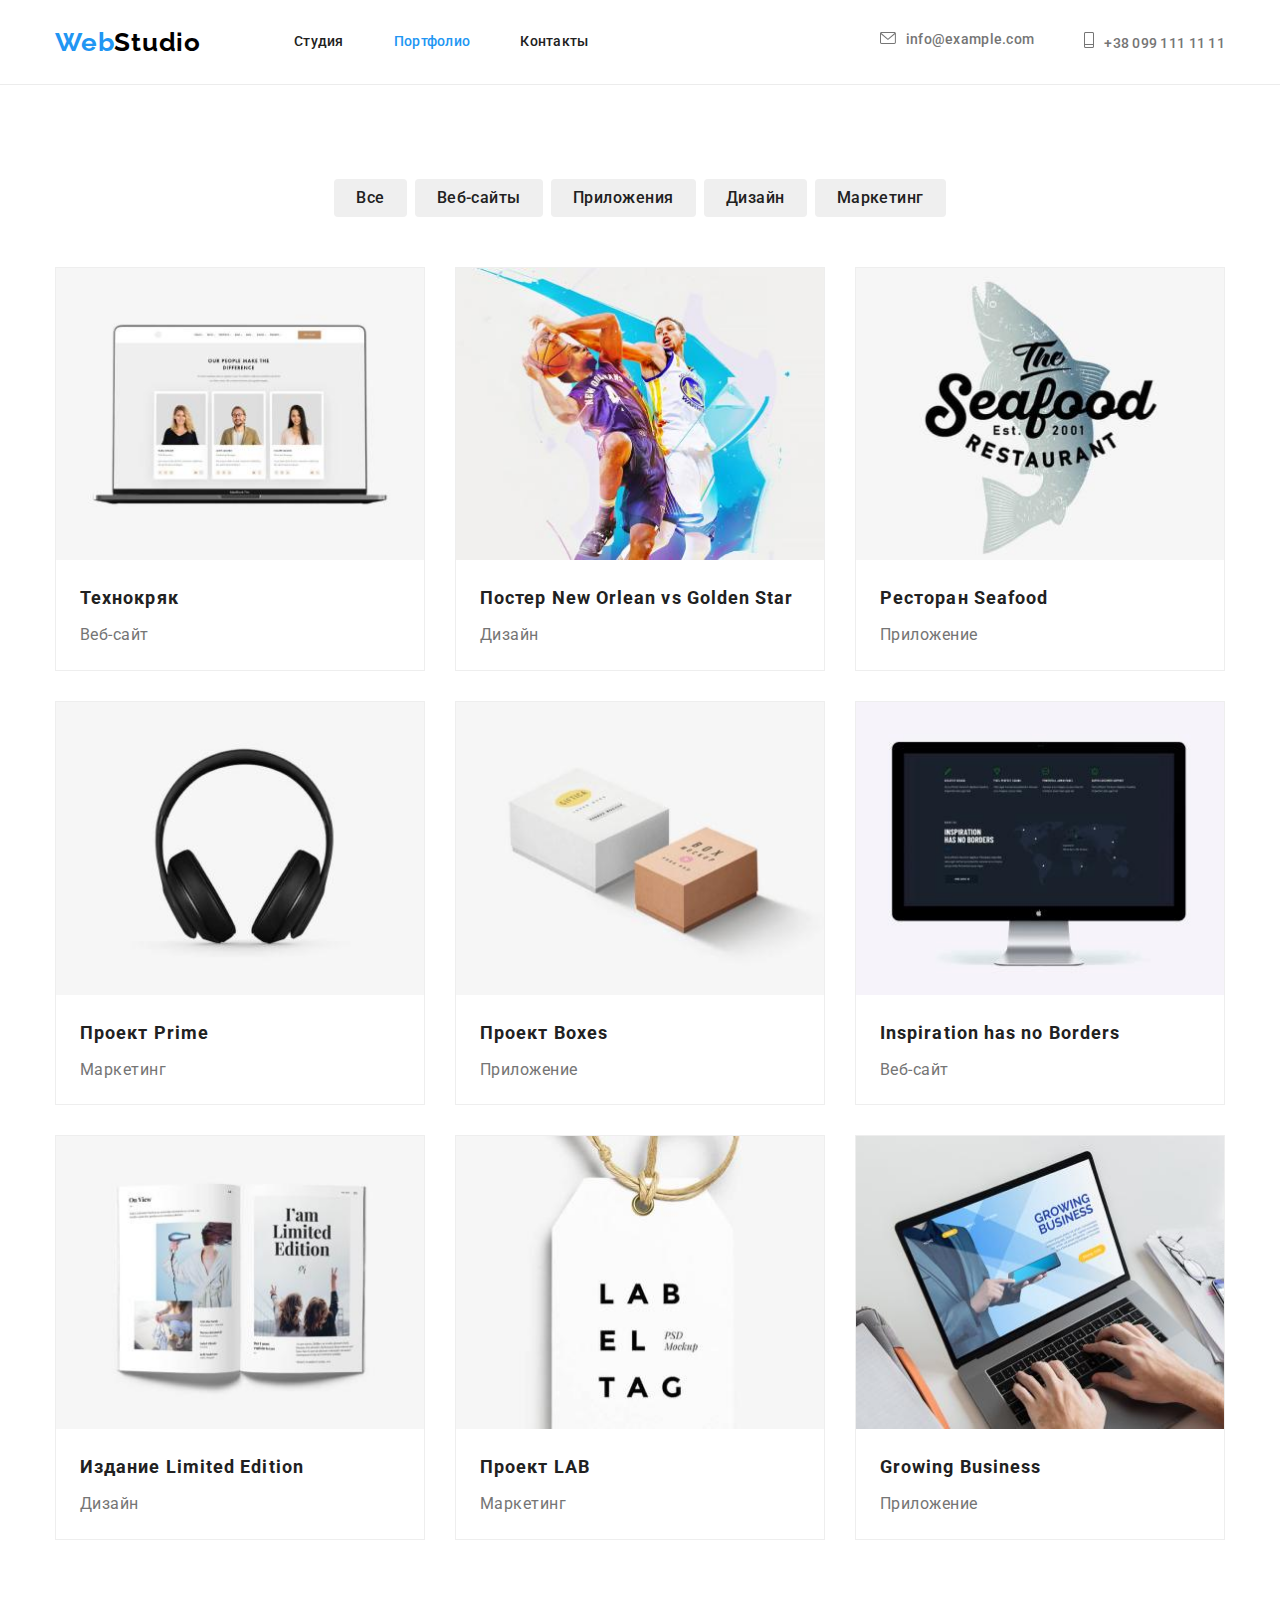
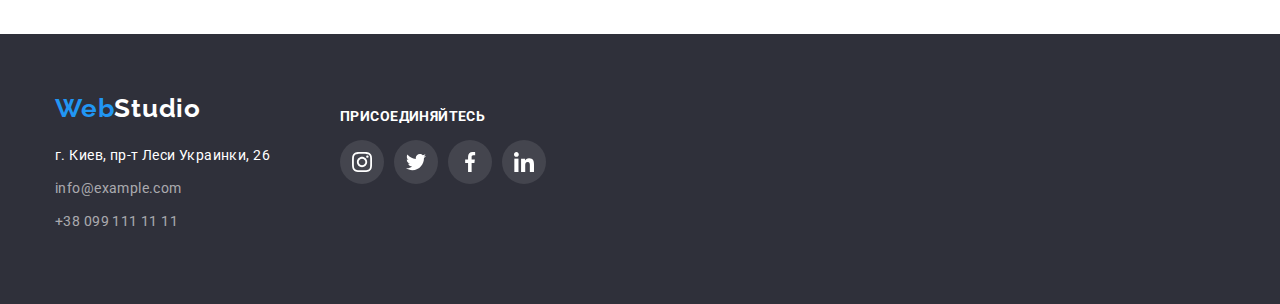
==== portfolio.html @ c9b2f71e "начало дз 5" ====
<!DOCTYPE html>
<html lang="ru">

<head>
    <meta charset="UTF-8" />
    <meta http-equiv="X-UA-Compatible" content="IE=edge" />
    <meta name="viewport" content="width=device-width, initial-scale=1.0" />
    <title>portfolio</title>
    <link href="https://fonts.googleapis.com/css2?family=Roboto:wght@400;500;700;900&display=swap" rel="stylesheet">
    <link href="https://fonts.googleapis.com/css2?family=Raleway:wght@700&display=swap" rel="stylesheet">
    <link href="https://cdnjs.cloudflare.com/ajax/libs/modern-normalize/1.1.0/modern-normalize.min.css"
        rel="stylesheet">
    <link rel="stylesheet" href="./css/styles.css">
</head>

<body>
    <!--Шапка-->
    <header class="page-header ">
        <nav class="container portf-nav">
            <a href="./index.html" class="logo-portfolio-hed">Web<span class="span-nav">Studio</span></a>
            <ul class="portfolio-site-nav  list">
                <li class="item"><a href="./index.html" class="link ">Студия</a></li>
                <li class="item"><a href="./portfolio.html" class="link current">Портфолио</a></li>
                <li class="item"><a href="" class="link ">Контакты</a></li>
            </ul>
            <ul class="portfolio-contact-nav list">
                <li class="item">
                    <a href="mailto:info@example.com" class="link"> <svg class="contact-icon" width="16" height="12">
                            <use href="./images/symbol-defs.svg#icon-envelope"></use>
                        </svg>info@example.com</a>
                </li>
                <li class="item">
                    <a href="tel:+380991111111" class="link"><svg class="contact-icon" width="10" height="16">
                            <use href="./images/symbol-defs.svg#icon-Vector"></use>
                        </svg>+38 099 111 11 11</a>
                </li>
            </ul>
        </nav>
    </header>
    <main>
        <h1 class="visually-hidden">Портфолио</h1>
        <!--портфолю-->
        <section class="portfolio-section">
            <div class="portfolio container">
                <ul class="portfolio-button list">
                    <li class="click"><button type="button" class="button-portfolio secondary">Все</button></li>
                    <li class="click"><button type="button" class="button-portfolio secondary">Веб-сайты</button></li>
                    <li class="click"><button type="button" class="button-portfolio secondary">Приложения</button></li>
                    <li class="click"><button type="button" class="button-portfolio secondary">Дизайн</button></li>
                    <li class="click"><button type="button" class="button-portfolio secondary">Маркетинг</button></li>
                </ul>
                <ul class="portfolio-list list">
                    <li class="portfolio-list-element">
                        <a href=""><img src="./images/img1.jpg" alt="ноутбук" width="370">
                            <div class="portfolio-list-div">
                                <h2 class="portfolio-list-title title">Технокряк</h2>
                                <p class="portfolio-list-paragraph">Веб-сайт</p>
                            </div>
                        </a>
                    </li>
                    <li class="portfolio-list-element">
                        <a href=""><img src="./images/img2.jpg" alt="два баскетболиста" width="370">
                            <div class="portfolio-list-div">
                                <h2 class="portfolio-list-title title">Постер New Orlean vs Golden Star</h2>
                                <p class="portfolio-list-paragraph">Дизайн</p>
                            </div>
                        </a>
                    </li>
                    <li class="portfolio-list-element">
                        <a href=""><img src="./images/img3.jpg" alt="надпись ресторан и логотип рыба" width="370">
                            <div class="portfolio-list-div">
                                <h2 class="portfolio-list-title title">Ресторан Seafood</h2>
                                <p class="portfolio-list-paragraph">Приложение</p>
                            </div>
                        </a>
                    </li>
                    <li class="portfolio-list-element">
                        <a href=""><img src="./images/img4.jpg" alt="наушники" width="370">
                            <div class="portfolio-list-div">
                                <h2 class="portfolio-list-title title">Проект Prime</h2>
                                <p class="portfolio-list-paragraph">Маркетинг</p>
                            </div>
                        </a>
                    </li>
                    <li class="portfolio-list-element">
                        <a href=""><img src="./images/img5.jpg" alt="две коробки" width="370">
                            <div class="portfolio-list-div">
                                <h2 class="portfolio-list-title title">Проект Boxes</h2>
                                <p class="portfolio-list-paragraph">Приложение</p>
                            </div>
                        </a>
                    </li>
                    <li class="portfolio-list-element">
                        <a href=""><img src="./images/img6.jpg" alt="монитор" width="370">
                            <div class="portfolio-list-div">
                                <h2 class="portfolio-list-title title">Inspiration has no Borders</h2>
                                <p class="portfolio-list-paragraph">Веб-сайт</p>
                            </div>
                        </a>
                    </li>
                    <li class="portfolio-list-element">
                        <a href=""><img src="./images/img7.jpg" alt="развернутый журнал" width="370">
                            <div class="portfolio-list-div">
                                <h2 class="portfolio-list-title title">Издание Limited Edition</h2>
                                <p class="portfolio-list-paragraph">Дизайн</p>
                            </div>
                        </a>
                    </li>
                    <li class="portfolio-list-element">
                        <a href=""><img src="./images/img8.jpg" alt="лейба на нитке" width="370">
                            <div class="portfolio-list-div">
                                <h2 class="portfolio-list-title title">Проект LAB</h2>
                                <p class="portfolio-list-paragraph">Маркетинг</p>
                            </div>
                        </a>
                    </li>
                    <li class="portfolio-list-element">
                        <a href=""><img src="./images/img9.jpg" alt="ноут с руками на клавиатуре" width="370">
                            <div class="portfolio-list-div">
                                <h2 class="portfolio-list-title title">Growing Business</h2>
                                <p class="portfolio-list-paragraph">Приложение</p>
                            </div>
                        </a>
                    </li>
                </ul>
            </div>

        </section>
    </main>
    <!--футер-->
    <footer class="porfolio-footer">
        <div class="container portfolio-footer-div ">
            <div class="portfolio-footer-address">
                <a href="./index.html" class="logo-porfolio-footer">Web<span class="span-footer">Studio</span></a>
                <address>
                    <ul class="portfolio-footer-contact list">
                        <li class="portfolio-footer-li">
                            <a href="" class="address">г. Киев, пр-т Леси Украинки, 26</a>
                        </li>
                        <li class="portfolio-footer-li">
                            <a href="info@example.com" class="link">info@example.com</a>
                        </li>
                        <li class="portfolio-footer-li">
                            <a href="tel:+38-099-111-11-11" class="link">+38 099 111 11 11</a>
                        </li>
                    </ul>
                </address>
            </div>
            <div class="portfolio-footer-social">
                <h2 class="portfolio-footer-title">присоединяйтесь</h2>
                <ul class="portfolio-social-list footer-social-list list">
                    <li class="portfolio-social-item"><a href="" class="portfolio-social-link link"><svg
                                class="portfolio-social-icon">
                                <use href="./images/symbol-defs.svg#icon-instagram"></use>
                            </svg></a></li>
                    <li class="portfolio-social-item"><a href="" class="portfolio-social-link link"><svg
                                class="portfolio-social-icon">
                                <use href="./images/symbol-defs.svg#icon-twitter"></use>
                            </svg></a></li>
                    <li class="portfolio-social-item"><a href="" class="portfolio-social-link link"><svg
                                class="portfolio-social-icon">
                                <use href="./images/symbol-defs.svg#icon-facebook"></use>
                            </svg></a></li>
                    <li class="portfolio-social-item"><a href="" class="portfolio-social-link link"><svg
                                class="portfolio-social-icon">
                                <use href="./images/symbol-defs.svg#icon-linkedin"></use>
                            </svg></a></li>
                </ul>
            </div>
        </div>
    </footer>
</body>

</html>
---- css/styles.css ----
/* цвет основного текста #212121 */
/* вторичній цвет #757575 */
/* белый  #FFFFFF */
/* акцент #2196F3 */
/* вторичный цвет фона #E5E5E5 */
:root {
  --primary-text-color: #757575;
  --title-text-color: #212121;
  --accent-color: #2196f3;
  --primary-white-color: #ffffff;
  --button-secondary-color: #f5f4fa;
  --primary-bg-color: #e5e5e5;
}
/* ----------УТИЛИТЫ--------------- */
h1,
h2,
h3,
h4,
h5,
h6 {
  margin-top: 0;
}
img {
  display: block;
  max-width: 100%;
}
.list {
  list-style: none;
  padding: 0;
  margin: 0;
}
a {
  text-decoration: none;
  display: inline-block;
}
.visually-hidden {
  position: absolute;
  width: 1px;
  height: 1px;
  margin: -1px;
  padding: 0;
  overflow: hidden;
  border: 0;
  clip: rect(0 0 0 0);
}

body {
  color: var(--primary-text-color);
  font-family: Roboto;
  font-style: normal;
}
.container {
  margin-left: auto;
  margin-right: auto;
  width: 1200px;
  padding-left: 15px;
  padding-right: 15px;
}
/*-------------HEADER--------- */

.page-header {
  background-color: var(--primary-white-color);
}

.main-nav {
  display: flex;
  align-items: center;
}
.logo-header {
  display: flex;
  color: var(--accent-color);
  font-family: Raleway;
  font-style: normal;
  font-weight: 700;
  font-size: 26px;
  line-height: 1.19;
  letter-spacing: 0.03em;
}
.span-nav {
  color: #000000;
}
/* site nav */
.site-nav {
  display: flex;
  font-weight: 500;
  font-size: 14px;
  line-height: 1.14;
  letter-spacing: 0.02em;
  margin-left: 93px;
}
.site-nav .item + .item {
  margin-left: 50px;
}

.site-nav .link {
  display: block;
  padding-top: 32px;
  padding-bottom: 32px;
  color: var(--title-text-color);
}
.site-nav .link:hover,
.site-nav .link:focus {
  color: var(--accent-color);
}
.site-nav .link.current {
  color: var(--accent-color);
}
/* contact nav */
.contact-nav {
  display: flex;
  font-weight: 500;
  font-size: 14px;
  line-height: 1.14;
  letter-spacing: 0.02em;
  margin-left: auto;
}
.contact-nav .item + .item {
  margin-left: 50px;
}
.contact-nav .link {
  display: block;
  padding-top: 32px;
  padding-bottom: 32px;
  color: var(--primary-text-color);
}
.contact-nav .link:hover,
.contact-nav .link:focus {
  color: var(--accent-color);
}
.contact-icon {
  fill: #757575;
  margin-right: 10px;
  align-items: center;
  justify-content: center;
  fill: currentColor;
}
/*------------ HERO----------- */
.hero {
  text-align: center;
  border-color: #2f303a;
  padding-top: 200px;
  padding-bottom: 200px;
}
.overlay {
  outline: 1px solid black;
  max-width: 1600px;
  height: 600px;
  margin-left: auto;
  margin-right: auto;
  background-image: linear-gradient(to right, rgba(47, 48, 58, 0.4), rgba(47, 48, 58, 0.4)),
    url(../images/img-fon.jpg);
  background-size: cover;
  background-position: center;
  background-repeat: no-repeat;
}
.hero-title {
  margin-top: 0;
  margin-bottom: 30px;
  font-weight: 900;
  font-size: 44px;
  line-height: 1.36;
  letter-spacing: 0.06em;
  text-transform: uppercase;
  color: #ffffff;
}
/* button */
.button {
  padding: 10px 32px;
  color: var(--title-text-color);
  background-color: var(--primary-white-color);
  font-weight: 700;
  font-size: 16px;
  line-height: 1.87;
  letter-spacing: 0.06em;
  border: transparent;
  border: 1px solid #000000;
  text-shadow: 0px 4px 4px rgba(170, 99, 99, 0.25);
  border-radius: 4px;
}
.button.primary {
  color: var(--primary-white-color);
  background-color: var(--accent-color);
}
.button.primary:hover {
  background-color: var(--button-secondary-color);
  color: var(--accent-color);
}
/* ---------------SKROLL SECTIONS----------- */

/* skrol list */
.section.skr {
  padding-top: 94px;
  padding-bottom: 94px;
}

.skroll-list {
  display: flex;
}

.skroll-list-element {
  width: 270px;
  margin-right: 30px;
}
.skroll-list-element:nth-child(4) {
  margin-right: 0;
}
.icon-antena::before {
  background-image: url(../images/antenna.png);
}
.icon-clock::before {
  background-image: url(../images/clock.png);
}
.icon-diagram::before {
  background-image: url(../images/diagram.png);
}
.icon-astronaut::before {
  background-image: url(../images/astronaut.png);
}
.skroll-list-element::before {
  display: block;
  content: '';
  height: 120px;
  margin-bottom: 30px;
  background-size: 70px;
  background-repeat: no-repeat;
  background-position: center;
  background-color: #f5f4fa;
}

.skroll-list-title {
  color: var(--title-text-color);
  font-weight: 700;
  font-size: 14px;
  line-height: 1.14;
  letter-spacing: 0.03em;
  text-transform: uppercase;
  margin-bottom: 10px;
}
.skroll-list-paragraph {
  margin: 0;
  padding: 0;
  color: var(--primary-text-color);
  font-weight: 400;
  font-size: 14px;
  line-height: 1.71;
  letter-spacing: 0.03em;
}
/* -------ЧЕМ МЫ ЗАНИМАЕМСЯ-------- */
/* section title */
.section.work {
  padding-bottom: 94px;
}
.section-title {
  color: var(--title-text-color);

  font-weight: 700;
  font-size: 36px;
  line-height: 1.16;
  text-align: center;
  letter-spacing: 0.03em;
  margin-bottom: 50px;
}
.section-title-list {
  display: flex;
}
.section-title-element {
  margin-right: 30px;
}
.section-title-element:nth-child(3n) {
  margin-right: 0;
}
/* ---------COMMAND SECTION---------- */
.command-section {
  background-color: #f5f4fa;
  padding-top: 94px;
  padding-bottom: 94px;
}
.command-title {
  color: var(--title-text-color);

  font-weight: 700;
  font-size: 36px;
  line-height: 1.16;
  text-align: center;
  letter-spacing: 0.03em;
  margin-bottom: 50px;
}
.command-list {
  display: flex;
}
.command-list-container {
  padding-top: 30px;
  padding-bottom: 30px;
}
.command-list-title {
  color: var(--title-text-color);

  font-weight: 500;
  font-size: 16px;
  line-height: 1.18;
  letter-spacing: 0.03em;
  text-align: center;
  margin-bottom: 10px;
}
.command-list-paragraph {
  color: var(--primary-text-color);
  font-weight: 400;
  font-size: 16px;
  line-height: 1.18;
  text-align: center;
  letter-spacing: 0.03em;
  margin-bottom: 16px;
}
.command-list-element {
  display: block;
  margin-right: 30px;
  background-color: #ffffff;
  box-shadow: 0px 1px 3px rgba(0, 0, 0, 0.12), 0px 1px 1px rgba(0, 0, 0, 0.14),
    0px 2px 1px rgba(0, 0, 0, 0.2);
  border-radius: 0px 0px 4px 4px;
  overflow: hidden;
}
.command-list-element:nth-child(4n) {
  margin-right: 0;
}
.social-item {
  width: 44px;
  height: 44px;
  margin-right: 10px;
}
.social-item:nth-child(4n) {
  margin-right: 0;
}
.social-link {
  width: 100%;
  height: 100%;
  border-radius: 50%;
  display: flex;
  align-items: center;
  justify-content: center;
  background-color: var(--primary-white-color);
}
.social-link:hover,
.social-link:focus {
  background-color: var(--accent-color);
}
.social-link:hover .social-icon,
.social-link:focus .social-icon {
  fill: var(--primary-white-color);
}

.social-list {
  display: flex;
  justify-content: center;
}
.social-icon {
  width: 20px;
  height: 20px;
  fill: #afb1b8;
}

/* -------------CLIENT SECTION------------ */
.client-section {
  padding-top: 94px;
  padding-bottom: 94px;
}
.klient-title {
  color: var(--title-text-color);
  font-weight: 700;
  font-size: 36px;
  line-height: 1.16;
  text-align: center;
  letter-spacing: 0.03em;
  margin-bottom: 50px;
}
.client-list {
  display: flex;
  justify-content: space-between;
}
.client-list-element {
  display: block;
  width: 170px;
  height: 92px;
  margin-right: 30px;
}
.client-list-element:nth-child(6n) {
  margin-right: 0;
}

.client-link {
  width: 100%;
  height: 100%;
  display: flex;
  align-items: center;
  justify-content: center;
  background-color: var(--primary-white-color);
  border: 1px solid #afb1b8;
  border-radius: 4px;
}

.client-icon {
  width: 100%;
  height: 100%;
  fill: #afb1b8;
}
.client-link:hover .client-icon,
.client-link:focus .client-icon {
  fill: var(--accent-color);
  border: 1px solid #2196f3;
}

/* --------ФУТЕР---------- */

.footer {
  background-color: #2f303a;
}
.futter-div {
  display: flex;
}
.futter-div-address {
  padding-top: 59px;
  padding-bottom: 61px;
}
.futter-div-social {
  padding-top: 71px;
  padding-bottom: 101px;
}
.logo-footer {
  color: var(--accent-color);
  font-family: Raleway;
  font-style: normal;
  font-weight: 700;
  font-size: 26px;
  line-height: 1.19;
  letter-spacing: 0.03em;
  margin-bottom: 20px;
}
.span-footer {
  color: #ffffff;
}
.footer-li {
  margin-bottom: 9px;
}
.footer-contact {
  font-family: Roboto;
  font-style: normal;
  font-weight: 400;
  font-size: 14px;
  line-height: 1.71;
  letter-spacing: 0.03em;
  margin-right: 70px;
}
.footer-contact .address {
  color: var(--primary-white-color);
}
.footer-contact .address:hover,
.footer-contact .address:focus {
  color: var(--accent-color);
}
.footer-contact .link {
  color: rgba(255, 255, 255, 0.6);
}
.footer-contact .link:hover,
.footer-contact .link:focus {
  color: var(--accent-color);
}
.footer-title {
  display: flex;
  font-family: Roboto;
  font-style: normal;
  font-weight: 700;
  font-size: 14px;
  line-height: 1.71;
  letter-spacing: 0.03em;
  text-transform: uppercase;
  color: var(--primary-white-color);
}

.footer-social-item {
  width: 44px;
  height: 44px;
  margin-right: 10px;
}
.footer-social-item :nth-child(4n) {
  margin-right: 0;
}
.footer-social-link {
  width: 100%;
  height: 100%;
  border-radius: 50%;
  display: flex;
  align-items: center;
  justify-content: center;
  background-color: rgba(255, 255, 255, 0.1);
}
.footer-social-list {
  display: flex;
  justify-content: center;
}
.footer-social-icon {
  width: 20px;
  height: 20px;
  fill: var(--primary-white-color);
}
.footer-social-link:hover,
.footer-social-link:focus {
  background-color: var(--accent-color);
}
.footer-social-link:hover .footer-social-icon,
.footer-social-link:focus .footer-social-icon {
  fill: var(--primary-white-color);
}

/* ------------PORTFOLIO------------------- */
.page-header {
  border-bottom: 1px solid #ececec;
}
.portf-nav {
  display: flex;
  align-items: center;
}
.portfolio-site-nav .item + .item {
  margin-left: 50px;
}
.logo-portfolio-hed {
  display: flex;
  color: var(--accent-color);
  font-family: Raleway;
  font-style: normal;
  font-weight: 700;
  font-size: 26px;
  line-height: 1.19;
  letter-spacing: 0.03em;
}
/* portfolio site nav  */
.portfolio-site-nav {
  display: flex;
  font-weight: 500;
  font-size: 14px;
  line-height: 1.14;
  letter-spacing: 0.02em;
  margin-left: 93px;
}
.portfolio-site-nav .link {
  display: block;
  padding-top: 32px;
  padding-bottom: 32px;
  color: var(--title-text-color);
}
.portfolio-site-nav .link:hover,
.portfolio-site-nav .link:focus {
  color: var(--accent-color);
}
.portfolio-site-nav .link.current {
  color: var(--accent-color);
}
/* contact nav */
.portfolio-contact-nav {
  display: flex;
  font-weight: 500;
  font-size: 14px;
  line-height: 1.14;
  letter-spacing: 0.02em;
  margin-left: auto;
}
.portfolio-contact-nav .item + .item {
  margin-left: 50px;
}
.portfolio-contact-nav .link {
  display: block;
  padding-top: 32px;
  padding-bottom: 32px;
  color: var(--primary-text-color);
}
.portfolio-contact-nav .link:hover,
.portfolio-contact-nav .link:focus {
  color: var(--accent-color);
}
/* portfolio button */
.button-portfolio {
  color: var(--title-text-color);
  padding: 6px 22px;

  font-weight: 500;
  font-size: 16px;
  line-height: 1.62;
  text-align: center;
  letter-spacing: 0.03em;
  border: transparent;
  border-radius: 4px;
}
.button-portfolio .secondary {
  color: var(--title-text-color);
  background-color: var(--button-secondary-color);
}

.portfolio-button .button-portfolio.secondary:hover,
.portfolio-button .button-portfolio.secondary:focus {
  background-color: var(--accent-color);
  color: var(--button-secondary-color);
  box-shadow: 0px 3px 1px rgba(0, 0, 0, 0.1), 0px 1px 2px rgba(0, 0, 0, 0.08),
    0px 2px 2px rgba(0, 0, 0, 0.12);
  border-radius: 4px;
}

/* portfolio list */
.portfolio-section {
  padding-top: 94px;
  padding-bottom: 94px;
}

.portfolio-button {
  display: flex;
  justify-content: center;

  margin-bottom: 50px;
}
.click {
  margin-right: 8px;
}
.click:nth-child(5n) {
  margin-right: 0;
}

.portfolio-list {
  display: flex;
  flex-wrap: wrap;
  background-color: var(--primary-white-color);
}
.portfolio-list-element {
  width: 370px;
  margin-right: 30px;
  margin-bottom: 30px;
  background-color: #ffffff;
  border: 1px solid #eeeeee;
  box-sizing: border-box;
}
.portfolio-list-paragraph {
  font-family: Roboto;
  font-style: normal;
  font-weight: normal;
  font-size: 16px;
  line-height: 1.87;
  letter-spacing: 0.03em;
  color: var(--primary-text-color);
}
.portfolio-list-element:hover {
  background: var(--primary-white-color);
  border: 1px solid #eeeeee;
  box-sizing: border-box;
  box-shadow: 0px 1px 1px rgba(0, 0, 0, 0.12), 0px 4px 4px rgba(0, 0, 0, 0.06),
    1px 4px 6px rgba(0, 0, 0, 0.16);
}
.portfolio-list-element:nth-child(3n) {
  margin-right: 0;
}
.portfolio-list-element:nth-last-child(-n + 3) {
  margin-bottom: 0;
}
/* -----------АЛЬТЕРНАТИВНЫЙ ВАРИАНТ-------------- */
/* .portfolio-list-element {
  width: calc((100 - 60px) / 3);
  margin-right: 30px;
  margin-bottom: 30px;
}
.portfolio-list-element:nth-child(3n) {
  margin-right: 0;
}
.portfolio-list-element:nth-last-child(-n + 3) {
  margin-bottom: 0;
} */
.portfolio-list .title {
  color: var(--title-text-color);
}
.portfolio-list-div {
  padding: 20px 24px 20px 24px;
}
.portfolio-list-title {
  font-family: Roboto;
  font-style: normal;
  font-weight: 700;
  font-size: 18px;
  line-height: 2;
  letter-spacing: 0.06em;
  color: #212121;
  margin-bottom: 4px;
}
.portfolio-list-paragraph {
  font-weight: 400;
  font-size: 16px;
  line-height: 1.87;
  letter-spacing: 0.03em;
  margin: 0;
}
/* portfolio footer */
.porfolio-footer {
  background-color: #2f303a;
}
.portfolio-footer-div {
  display: flex;
}
.portfolio-footer-address {
  padding-top: 59px;
  padding-bottom: 61px;
}
.portfolio-footer-social {
  padding-top: 71px;
  padding-bottom: 101px;
}
.portfolio-footer-title {
  display: flex;
  font-family: Roboto;
  font-style: normal;
  font-weight: 700;
  font-size: 14px;
  line-height: 1.71;
  letter-spacing: 0.03em;
  text-transform: uppercase;
  color: var(--primary-white-color);
}

.logo-porfolio-footer {
  color: var(--accent-color);
  font-family: Raleway;
  font-style: normal;
  font-weight: 700;
  font-size: 26px;
  line-height: 1.19;
  letter-spacing: 0.03em;
  margin-bottom: 20px;
}
.portfolio-footer-li {
  margin-bottom: 9px;
}
.portfolio-footer-contact {
  font-family: Roboto;
  font-style: normal;
  font-weight: 400;
  font-size: 14px;
  line-height: 1.71;
  letter-spacing: 0.03em;
  margin-right: 70px;
}
.portfolio-footer-contact .address {
  color: var(--primary-white-color);
}
.portfolio-footer-contact .address:hover,
.portfolio-footer-contact .address:focus {
  color: var(--accent-color);
}
.portfolio-footer-contact .link {
  color: rgba(255, 255, 255, 0.6);
}
.portfolio-footer-contact .link:hover,
.portfolio-footer-contact .link:focus {
  color: var(--accent-color);
}

.portfolio-social-item {
  width: 44px;
  height: 44px;
  margin-right: 10px;
}
.portfolio-social-item:nth-child(4n) {
  margin-right: 0;
}
.portfolio-social-link {
  width: 100%;
  height: 100%;
  border-radius: 50%;
  display: flex;
  align-items: center;
  justify-content: center;
  background-color: rgba(255, 255, 255, 0.1);
}
.footer-social-list {
  display: flex;
  justify-content: center;
}
.portfolio-social-icon {
  width: 20px;
  height: 20px;
  fill: var(--primary-white-color);
}
.portfolio-social-link:hover,
.portfolio-social-link:focus {
  background-color: var(--accent-color);
}
.portfolio-social-link:hover .portfolio-social-icon,
.portfolio-social-link:focus .portfolio-social-icon {
  fill: var(--primary-white-color);
}
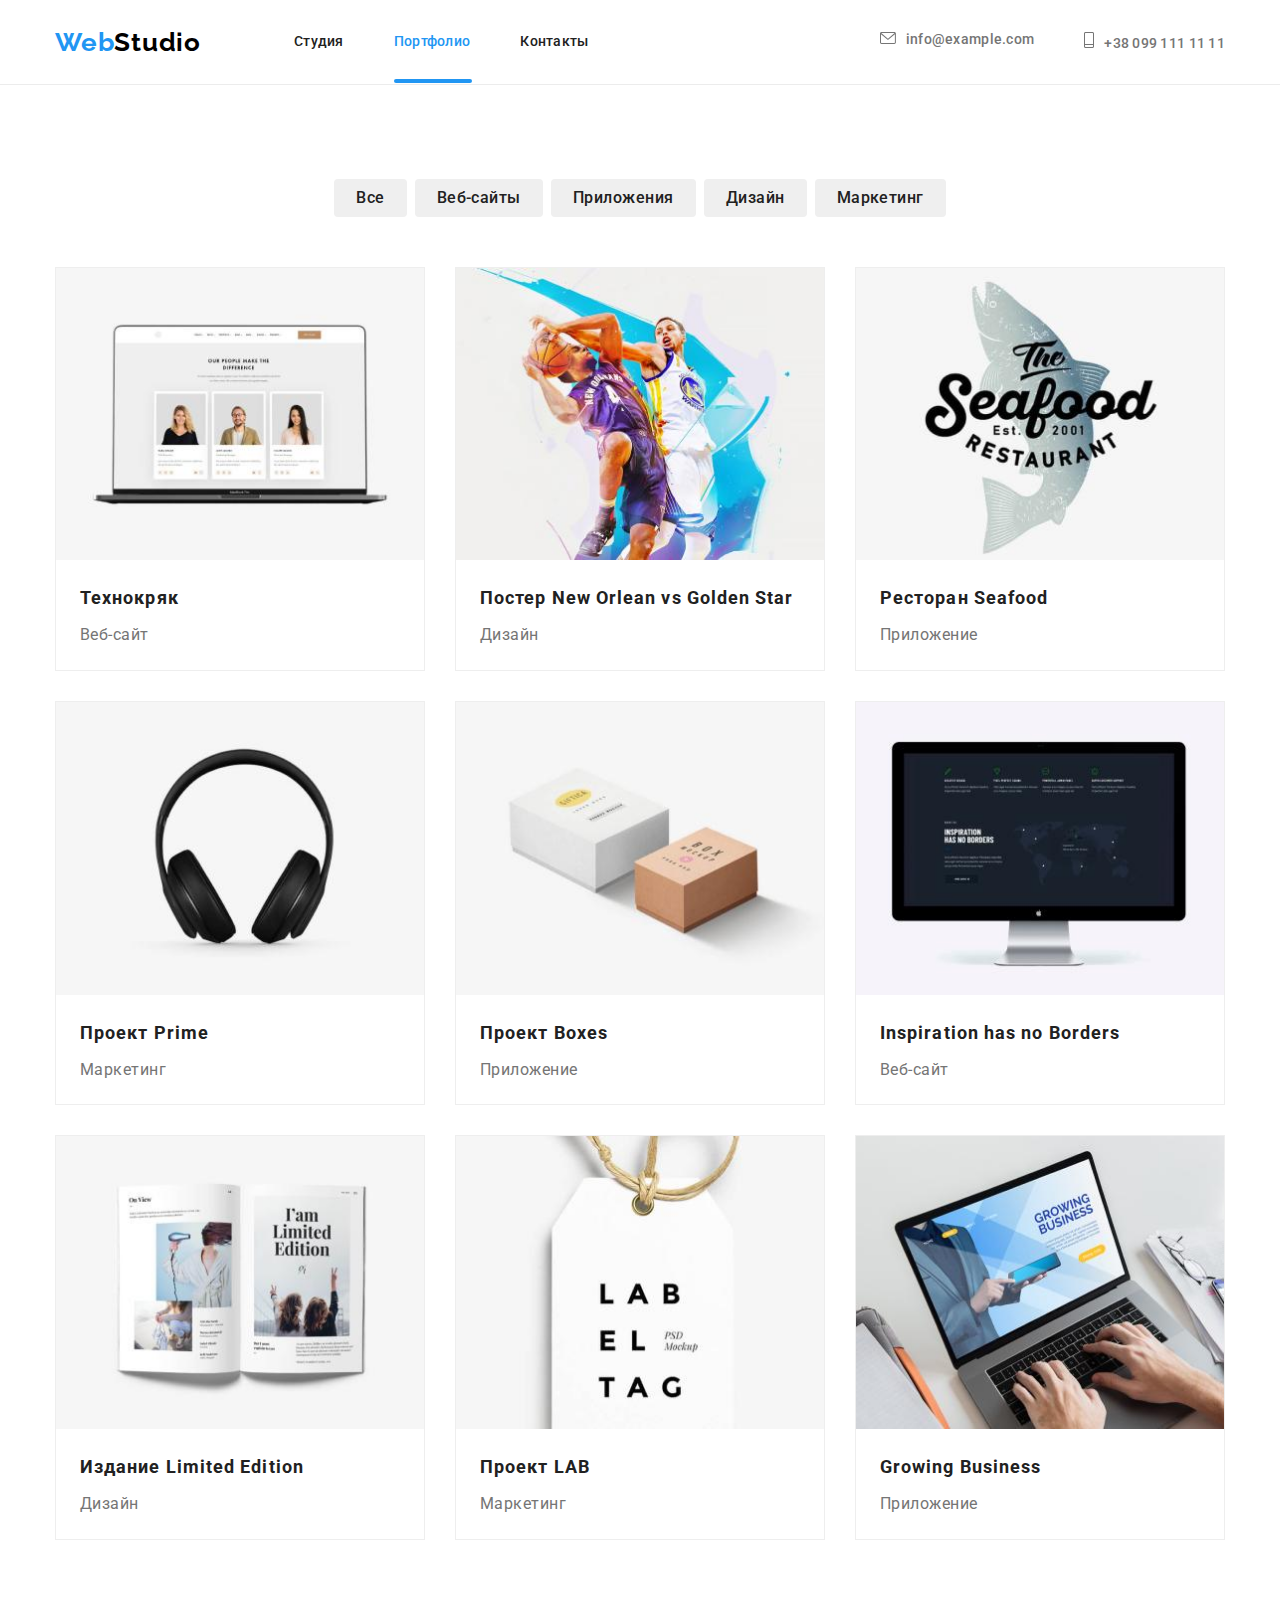
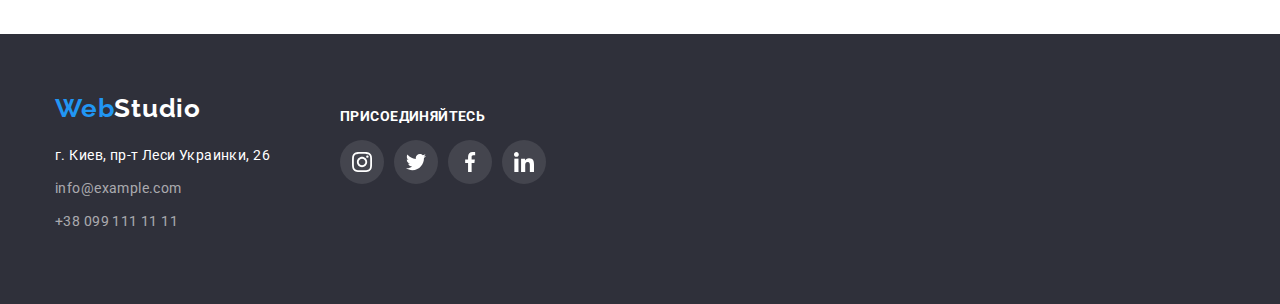
==== commit e450e236: "Добавил подчеркивание" ====
--- a/portfolio.html
+++ b/portfolio.html
@@ -19,9 +19,10 @@
         <nav class="container portf-nav">
             <a href="./index.html" class="logo-portfolio-hed">Web<span class="span-nav">Studio</span></a>
             <ul class="portfolio-site-nav  list">
-                <li class="item"><a href="./index.html" class="link ">Студия</a></li>
-                <li class="item"><a href="./portfolio.html" class="link current">Портфолио</a></li>
-                <li class="item"><a href="" class="link ">Контакты</a></li>
+                <li class="portfolio-site-navigation item"><a href="./index.html" class="link ">Студия</a></li>
+                <li class="portfolio-site-navigation item"><a href="./portfolio.html" class="link current">Портфолио</a>
+                </li>
+                <li class="portfolio-site-navigation item"><a href="" class="link ">Контакты</a></li>
             </ul>
             <ul class="portfolio-contact-nav list">
                 <li class="item">
--- a/css/styles.css
+++ b/css/styles.css
@@ -82,11 +82,24 @@
 /* site nav */
 .site-nav {
   display: flex;
+  position: relative;
   font-weight: 500;
   font-size: 14px;
   line-height: 1.14;
   letter-spacing: 0.02em;
   margin-left: 93px;
+}
+.site-navigation .current::after {
+  display: flex;
+  content: '';
+  position: absolute;
+  height: 4px;
+  width: 48px;
+  border-radius: 2px;
+  background-color: var(--accent-color);
+  justify-content: center;
+  align-items: center;
+  bottom: -1px;
 }
 .site-nav .item + .item {
   margin-left: 50px;
@@ -534,12 +547,25 @@
 }
 /* portfolio site nav  */
 .portfolio-site-nav {
+  position: relative;
   display: flex;
   font-weight: 500;
   font-size: 14px;
   line-height: 1.14;
   letter-spacing: 0.02em;
   margin-left: 93px;
+}
+.portfolio-site-navigation .current::after {
+  display: flex;
+  content: '';
+  position: absolute;
+  height: 4px;
+  width: 78px;
+  border-radius: 2px;
+  background-color: var(--accent-color);
+  justify-content: center;
+  align-items: center;
+  bottom: -1px;
 }
 .portfolio-site-nav .link {
   display: block;
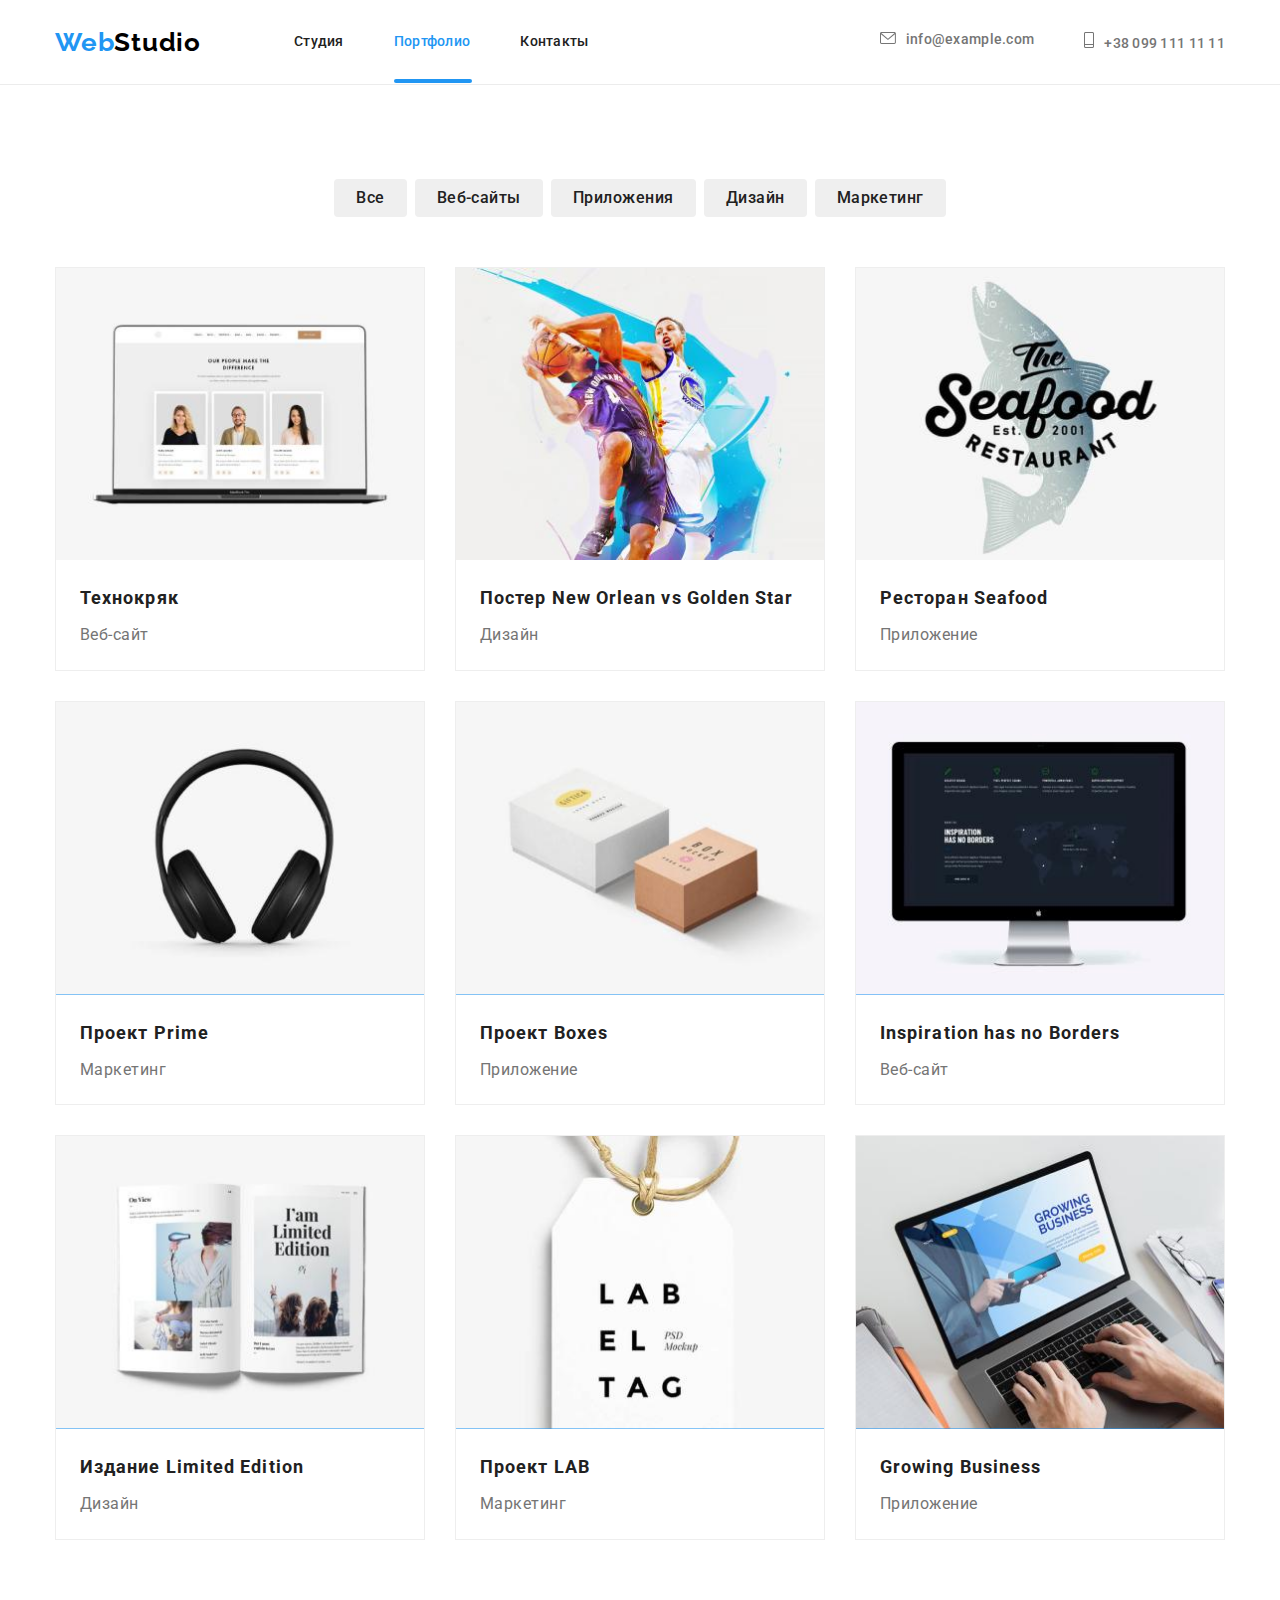
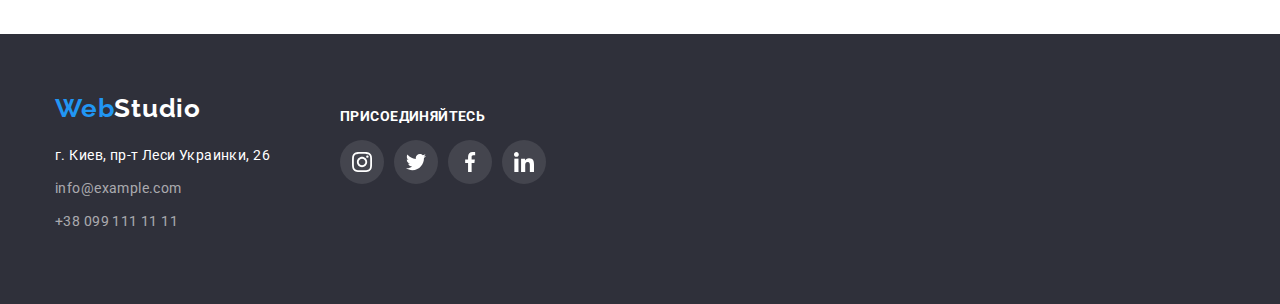
==== commit f460128f: "Готовое Дз 5" ====
--- a/portfolio.html
+++ b/portfolio.html
@@ -52,7 +52,16 @@
                 </ul>
                 <ul class="portfolio-list list">
                     <li class="portfolio-list-element">
-                        <a href=""><img src="./images/img1.jpg" alt="ноутбук" width="370">
+                        <a href="">
+                            <div class="text-description-div">
+                                <img src="./images/img1.jpg" alt="ноутбук" width="370">
+                                <p class="text-description">Технокряк это современная площадка распространения
+                                    коронавируса.
+                                    Компании используют эту платформу для цифрового шпионажа и атак на защищённые
+                                    сервера
+                                    конкурентов.
+                                </p>
+                            </div>
                             <div class="portfolio-list-div">
                                 <h2 class="portfolio-list-title title">Технокряк</h2>
                                 <p class="portfolio-list-paragraph">Веб-сайт</p>
@@ -60,7 +69,16 @@
                         </a>
                     </li>
                     <li class="portfolio-list-element">
-                        <a href=""><img src="./images/img2.jpg" alt="два баскетболиста" width="370">
+                        <a href="">
+                            <div class="text-description-div">
+                                <img src="./images/img2.jpg" alt="два баскетболиста" width="370">
+                                <p class="text-description">Технокряк это современная площадка распространения
+                                    коронавируса.
+                                    Компании используют эту платформу для цифрового шпионажа и атак на защищённые
+                                    сервера
+                                    конкурентов.
+                                </p>
+                            </div>
                             <div class="portfolio-list-div">
                                 <h2 class="portfolio-list-title title">Постер New Orlean vs Golden Star</h2>
                                 <p class="portfolio-list-paragraph">Дизайн</p>
@@ -68,7 +86,16 @@
                         </a>
                     </li>
                     <li class="portfolio-list-element">
-                        <a href=""><img src="./images/img3.jpg" alt="надпись ресторан и логотип рыба" width="370">
+                        <a href="">
+                            <div class="text-description-div">
+                                <img src="./images/img3.jpg" alt="надпись ресторан и логотип рыба" width="370">
+                                <p class="text-description">Технокряк это современная площадка распространения
+                                    коронавируса.
+                                    Компании используют эту платформу для цифрового шпионажа и атак на защищённые
+                                    сервера
+                                    конкурентов.
+                                </p>
+                            </div>
                             <div class="portfolio-list-div">
                                 <h2 class="portfolio-list-title title">Ресторан Seafood</h2>
                                 <p class="portfolio-list-paragraph">Приложение</p>
@@ -76,7 +103,16 @@
                         </a>
                     </li>
                     <li class="portfolio-list-element">
-                        <a href=""><img src="./images/img4.jpg" alt="наушники" width="370">
+                        <a href="">
+                            <div class="text-description-div">
+                                <img src="./images/img4.jpg" alt="наушники" width="370">
+                                <p class="text-description">Технокряк это современная площадка распространения
+                                    коронавируса.
+                                    Компании используют эту платформу для цифрового шпионажа и атак на защищённые
+                                    сервера
+                                    конкурентов.
+                                </p>
+                            </div>
                             <div class="portfolio-list-div">
                                 <h2 class="portfolio-list-title title">Проект Prime</h2>
                                 <p class="portfolio-list-paragraph">Маркетинг</p>
@@ -84,7 +120,16 @@
                         </a>
                     </li>
                     <li class="portfolio-list-element">
-                        <a href=""><img src="./images/img5.jpg" alt="две коробки" width="370">
+                        <a href="">
+                            <div class="text-description-div">
+                                <img src="./images/img5.jpg" alt="две коробки" width="370">
+                                <p class="text-description">Технокряк это современная площадка распространения
+                                    коронавируса.
+                                    Компании используют эту платформу для цифрового шпионажа и атак на защищённые
+                                    сервера
+                                    конкурентов.
+                                </p>
+                            </div>
                             <div class="portfolio-list-div">
                                 <h2 class="portfolio-list-title title">Проект Boxes</h2>
                                 <p class="portfolio-list-paragraph">Приложение</p>
@@ -92,7 +137,16 @@
                         </a>
                     </li>
                     <li class="portfolio-list-element">
-                        <a href=""><img src="./images/img6.jpg" alt="монитор" width="370">
+                        <a href="">
+                            <div class="text-description-div">
+                                <img src="./images/img6.jpg" alt="монитор" width="370">
+                                <p class="text-description">Технокряк это современная площадка распространения
+                                    коронавируса.
+                                    Компании используют эту платформу для цифрового шпионажа и атак на защищённые
+                                    сервера
+                                    конкурентов.
+                                </p>
+                            </div>
                             <div class="portfolio-list-div">
                                 <h2 class="portfolio-list-title title">Inspiration has no Borders</h2>
                                 <p class="portfolio-list-paragraph">Веб-сайт</p>
@@ -100,7 +154,16 @@
                         </a>
                     </li>
                     <li class="portfolio-list-element">
-                        <a href=""><img src="./images/img7.jpg" alt="развернутый журнал" width="370">
+                        <a href="">
+                            <div class="text-description-div">
+                                <img src="./images/img7.jpg" alt="развернутый журнал" width="370">
+                                <p class="text-description">Технокряк это современная площадка распространения
+                                    коронавируса.
+                                    Компании используют эту платформу для цифрового шпионажа и атак на защищённые
+                                    сервера
+                                    конкурентов.
+                                </p>
+                            </div>
                             <div class="portfolio-list-div">
                                 <h2 class="portfolio-list-title title">Издание Limited Edition</h2>
                                 <p class="portfolio-list-paragraph">Дизайн</p>
@@ -108,7 +171,16 @@
                         </a>
                     </li>
                     <li class="portfolio-list-element">
-                        <a href=""><img src="./images/img8.jpg" alt="лейба на нитке" width="370">
+                        <a href="">
+                            <div class="text-description-div">
+                                <img src="./images/img8.jpg" alt="лейба на нитке" width="370">
+                                <p class="text-description">Технокряк это современная площадка распространения
+                                    коронавируса.
+                                    Компании используют эту платформу для цифрового шпионажа и атак на защищённые
+                                    сервера
+                                    конкурентов.
+                                </p>
+                            </div>
                             <div class="portfolio-list-div">
                                 <h2 class="portfolio-list-title title">Проект LAB</h2>
                                 <p class="portfolio-list-paragraph">Маркетинг</p>
@@ -116,7 +188,16 @@
                         </a>
                     </li>
                     <li class="portfolio-list-element">
-                        <a href=""><img src="./images/img9.jpg" alt="ноут с руками на клавиатуре" width="370">
+                        <a href="">
+                            <div class="text-description-div">
+                                <img src="./images/img9.jpg" alt="ноут с руками на клавиатуре" width="370">
+                                <p class="text-description">Технокряк это современная площадка распространения
+                                    коронавируса.
+                                    Компании используют эту платформу для цифрового шпионажа и атак на защищённые
+                                    сервера
+                                    конкурентов.
+                                </p>
+                            </div>
                             <div class="portfolio-list-div">
                                 <h2 class="portfolio-list-title title">Growing Business</h2>
                                 <p class="portfolio-list-paragraph">Приложение</p>
--- a/css/styles.css
+++ b/css/styles.css
@@ -110,6 +110,7 @@
   padding-top: 32px;
   padding-bottom: 32px;
   color: var(--title-text-color);
+  transition: color 250ms cubic-bezier(0.4, 0, 0.2, 1);
 }
 .site-nav .link:hover,
 .site-nav .link:focus {
@@ -135,6 +136,7 @@
   padding-top: 32px;
   padding-bottom: 32px;
   color: var(--primary-text-color);
+  transition: color 250ms cubic-bezier(0.4, 0, 0.2, 1);
 }
 .contact-nav .link:hover,
 .contact-nav .link:focus {
@@ -189,6 +191,8 @@
   border: 1px solid #000000;
   text-shadow: 0px 4px 4px rgba(170, 99, 99, 0.25);
   border-radius: 4px;
+  transition: background-color 250ms cubic-bezier(0.4, 0, 0.2, 1),
+    color 250ms cubic-bezier(0.4, 0, 0.2, 1), text-shadow 250ms cubic-bezier(0.4, 0, 0.2, 1);
 }
 .button.primary {
   color: var(--primary-white-color);
@@ -282,6 +286,33 @@
 .section-title-element:nth-child(3n) {
   margin-right: 0;
 }
+.conteiner-work {
+  position: relative;
+}
+.section-title-work {
+  font-family: Roboto;
+  font-style: normal;
+  font-weight: 700;
+  font-size: 14px;
+  line-height: 1.14;
+  text-align: center;
+  letter-spacing: 0.03em;
+  text-transform: uppercase;
+  color: var(--primary-white-color);
+  margin: 0;
+}
+.section-title-work {
+  position: absolute;
+  display: flex;
+  bottom: 0px;
+  width: 370px;
+  height: 70px;
+  padding-top: 27px;
+  padding-bottom: 27px;
+  padding-left: 83px;
+  padding-right: 82px;
+  background: rgba(47, 48, 58, 0.8);
+}
 /* ---------COMMAND SECTION---------- */
 .command-section {
   background-color: #f5f4fa;
@@ -352,6 +383,7 @@
   align-items: center;
   justify-content: center;
   background-color: var(--primary-white-color);
+  transition: background-color 250ms cubic-bezier(0.4, 0, 0.2, 1);
 }
 .social-link:hover,
 .social-link:focus {
@@ -370,6 +402,7 @@
   width: 20px;
   height: 20px;
   fill: #afb1b8;
+  transition: fill 250ms cubic-bezier(0.4, 0, 0.2, 1);
 }
 
 /* -------------CLIENT SECTION------------ */
@@ -415,11 +448,12 @@
   width: 100%;
   height: 100%;
   fill: #afb1b8;
+  transition: fill 250ms cubic-bezier(0.4, 0, 0.2, 1), border 250ms cubic-bezier(0.4, 0, 0.2, 1);
 }
 .client-link:hover .client-icon,
 .client-link:focus .client-icon {
   fill: var(--accent-color);
-  border: 1px solid #2196f3;
+  border: 2px solid #2196f3;
 }
 
 /* --------ФУТЕР---------- */
@@ -465,6 +499,7 @@
 }
 .footer-contact .address {
   color: var(--primary-white-color);
+  transition: color 250ms cubic-bezier(0.4, 0, 0.2, 1);
 }
 .footer-contact .address:hover,
 .footer-contact .address:focus {
@@ -472,6 +507,7 @@
 }
 .footer-contact .link {
   color: rgba(255, 255, 255, 0.6);
+  transition: color 250ms cubic-bezier(0.4, 0, 0.2, 1);
 }
 .footer-contact .link:hover,
 .footer-contact .link:focus {
@@ -505,6 +541,7 @@
   align-items: center;
   justify-content: center;
   background-color: rgba(255, 255, 255, 0.1);
+  transition: background-color 250ms cubic-bezier(0.4, 0, 0.2, 1);
 }
 .footer-social-list {
   display: flex;
@@ -572,6 +609,7 @@
   padding-top: 32px;
   padding-bottom: 32px;
   color: var(--title-text-color);
+  transition: color 250ms cubic-bezier(0.4, 0, 0.2, 1);
 }
 .portfolio-site-nav .link:hover,
 .portfolio-site-nav .link:focus {
@@ -597,6 +635,7 @@
   padding-top: 32px;
   padding-bottom: 32px;
   color: var(--primary-text-color);
+  transition: color 250ms cubic-bezier(0.4, 0, 0.2, 1);
 }
 .portfolio-contact-nav .link:hover,
 .portfolio-contact-nav .link:focus {
@@ -614,6 +653,8 @@
   letter-spacing: 0.03em;
   border: transparent;
   border-radius: 4px;
+  transition: background-color 250ms cubic-bezier(0.4, 0, 0.2, 1),
+    color 250ms cubic-bezier(0.4, 0, 0.2, 1), box-shadow 250ms cubic-bezier(0.4, 0, 0.2, 1);
 }
 .button-portfolio .secondary {
   color: var(--title-text-color);
@@ -634,11 +675,9 @@
   padding-top: 94px;
   padding-bottom: 94px;
 }
-
 .portfolio-button {
   display: flex;
   justify-content: center;
-
   margin-bottom: 50px;
 }
 .click {
@@ -676,6 +715,7 @@
   box-sizing: border-box;
   box-shadow: 0px 1px 1px rgba(0, 0, 0, 0.12), 0px 4px 4px rgba(0, 0, 0, 0.06),
     1px 4px 6px rgba(0, 0, 0, 0.16);
+  transition: box-shadow 250ms cubic-bezier(0.4, 0, 0.2, 1);
 }
 .portfolio-list-element:nth-child(3n) {
   margin-right: 0;
@@ -695,6 +735,30 @@
 .portfolio-list-element:nth-last-child(-n + 3) {
   margin-bottom: 0;
 } */
+.portfolio-list-element:hover .text-description {
+  transform: translateY(0);
+}
+.text-description-div {
+  position: relative;
+  overflow: hidden;
+}
+.text-description {
+  position: absolute;
+  height: 100%;
+  padding: 63px 24px;
+  font-family: Roboto;
+  font-style: normal;
+  font-weight: 400;
+  font-size: 18px;
+  line-height: 1.56;
+  letter-spacing: 0.03em;
+  margin: 0;
+  color: #ffffff;
+  background-color: rgba(33, 150, 243, 0.9);
+  top: 0;
+  transform: translateY(100%);
+  transition: transform 250ms linear;
+}
 .portfolio-list .title {
   color: var(--title-text-color);
 }
@@ -769,6 +833,7 @@
 }
 .portfolio-footer-contact .address {
   color: var(--primary-white-color);
+  transition: color 250ms cubic-bezier(0.4, 0, 0.2, 1);
 }
 .portfolio-footer-contact .address:hover,
 .portfolio-footer-contact .address:focus {
@@ -776,6 +841,7 @@
 }
 .portfolio-footer-contact .link {
   color: rgba(255, 255, 255, 0.6);
+  transition: color 250ms cubic-bezier(0.4, 0, 0.2, 1);
 }
 .portfolio-footer-contact .link:hover,
 .portfolio-footer-contact .link:focus {
@@ -798,6 +864,7 @@
   align-items: center;
   justify-content: center;
   background-color: rgba(255, 255, 255, 0.1);
+  transition: background-color 250ms cubic-bezier(0.4, 0, 0.2, 1);
 }
 .footer-social-list {
   display: flex;
@@ -816,3 +883,41 @@
 .portfolio-social-link:focus .portfolio-social-icon {
   fill: var(--primary-white-color);
 }
+/* ---------МОДАЛКА------------ */
+.backdrop {
+  position: fixed;
+  width: 100vw;
+  height: 100vh;
+  background-color: rgba(0, 0, 0, 0.2);
+  top: 0;
+  display: flex;
+  justify-content: center;
+  align-items: center;
+  transition: opacity 250ms ease-in-out, visibility 250ms ease-in-out;
+}
+.backdrop.is-hidden {
+  opacity: 0;
+  visibility: hidden;
+  pointer-events: none;
+}
+.modal {
+  position: relative;
+  width: 528px;
+  min-height: 581px;
+  background-color: var(--primary-white-color);
+  box-shadow: 0px 1px 3px rgba(0, 0, 0, 0.12), 0px 1px 1px rgba(0, 0, 0, 0.14),
+    0px 2px 1px rgba(0, 0, 0, 0.2);
+  border-radius: 4px;
+}
+.close-btn {
+  position: absolute;
+  right: 10px;
+  top: 10px;
+  border-radius: 50%;
+  border: 1px solid rgba(0, 0, 0, 0.1);
+  display: flex;
+  width: 30px;
+  height: 30px;
+  justify-content: center;
+  align-items: center;
+}
